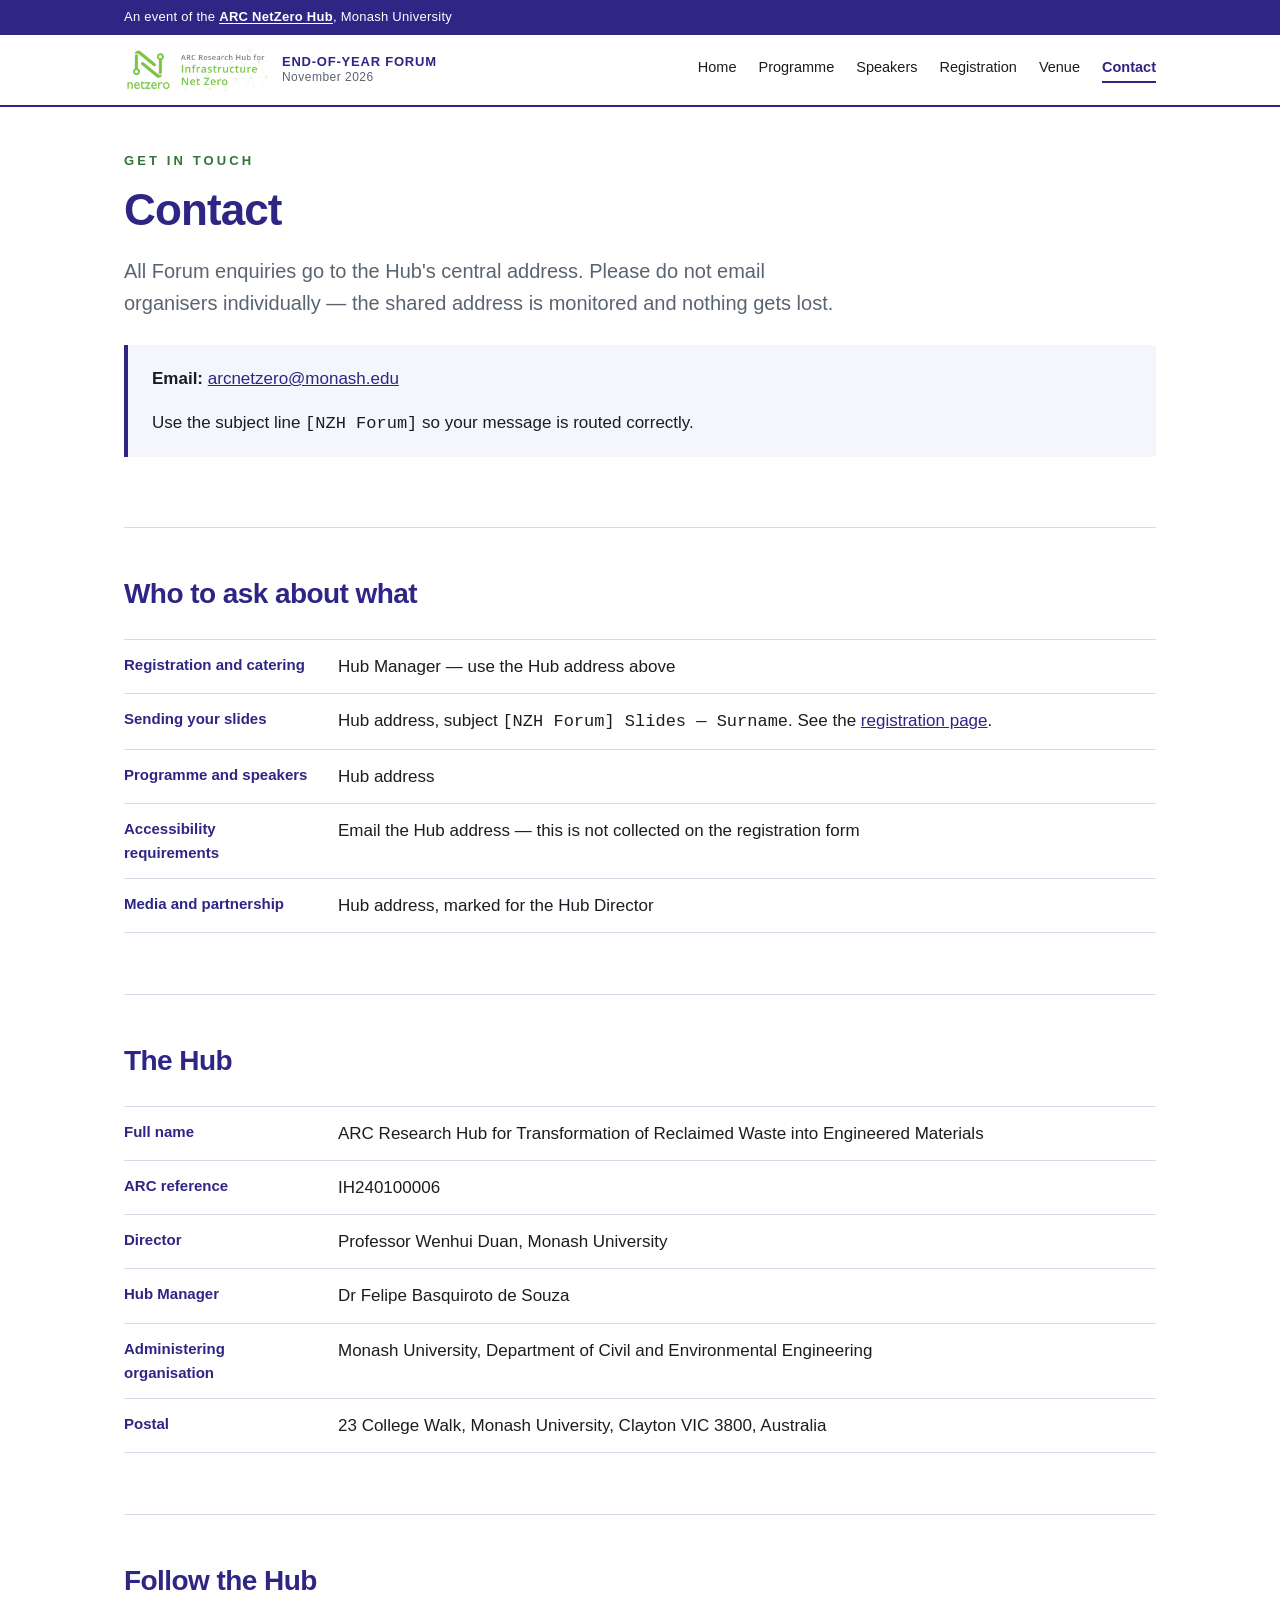
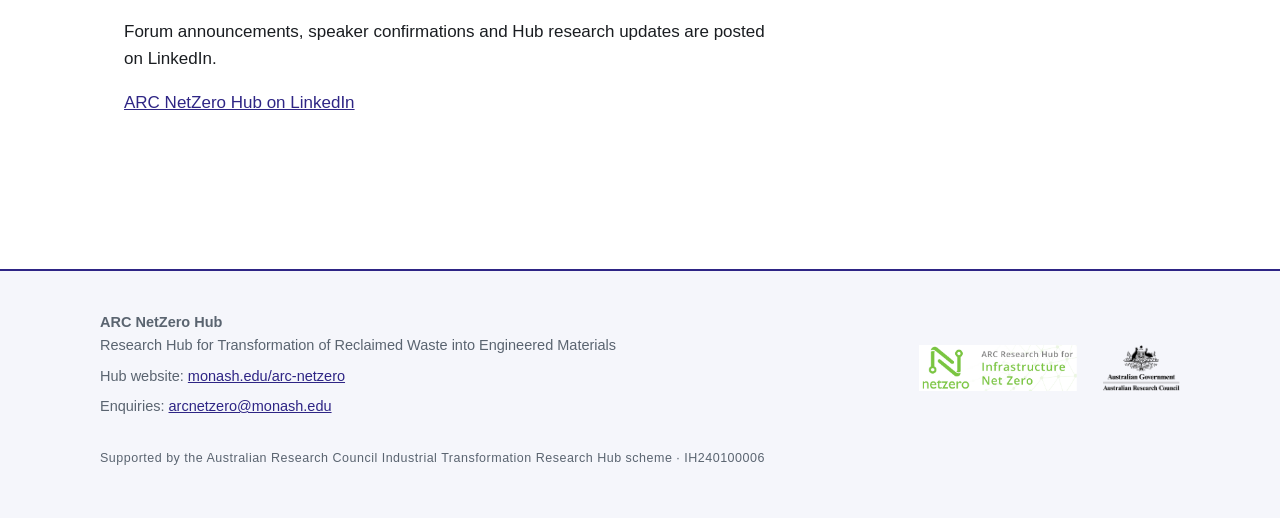
==== contact.html @ 5728f5fa "Add NetZero Hub End-of-Year Forum 2026 site Static site for the ARC NetZero Hub End-of-Year Forum, 9" ====
<!doctype html>
<html lang="en-AU">
<head>
<meta charset="utf-8">
<meta name="viewport" content="width=device-width, initial-scale=1">
<title>Contact — ARC NetZero Hub End-of-Year Forum 2026</title>
<meta name="description" content="Contact the ARC NetZero Hub about the End-of-Year Forum 2026.">

<meta property="og:type" content="website">
<meta property="og:site_name" content="ARC NetZero Hub">
<meta property="og:title" content="Contact — NetZero Hub End-of-Year Forum 2026">
<meta property="og:description" content="Contact the ARC NetZero Hub about the End-of-Year Forum 2026.">
<meta property="og:url" content="https://wenhuiduan.github.io/netzero-forum-2026/contact.html">
<meta property="og:image" content="https://wenhuiduan.github.io/netzero-forum-2026/assets/img/og-card.png">
<meta property="og:image:width" content="1200">
<meta property="og:image:height" content="627">
<meta name="twitter:card" content="summary_large_image">

<link rel="stylesheet" href="assets/css/site.css">
</head>
<body>

<header class="site">
  <div class="hubstrip">
    <div class="hubstrip-in">
      An event of the <a href="https://www.monash.edu/arc-netzero">ARC NetZero Hub</a>, Monash University
    </div>
  </div>
  <div class="bar">
    <a class="brand" href="index.html">
      <img src="assets/img/hub-logo.png" alt="ARC NetZero Hub">
      <span class="wordmark">End-of-Year Forum<span>November 2026</span></span>
    </a>
    <input type="checkbox" id="navtoggle">
    <label class="hamburger" for="navtoggle" aria-label="Menu">&#9776;</label>
    <nav class="site">
      <ul>
        <li><a href="index.html">Home</a></li>
        <li><a href="programme.html">Programme</a></li>
        <li><a href="speakers.html">Speakers</a></li>
        <li><a href="registration.html">Registration</a></li>
        <li><a href="venue.html">Venue</a></li>
        <li><a class="current" href="contact.html">Contact</a></li>
      </ul>
    </nav>
  </div>
</header>

<main>

  <section>
    <p class="eyebrow">Get in touch</p>
    <h1>Contact</h1>
    <p class="lede">All Forum enquiries go to the Hub's central address. Please do not email organisers individually — the shared address is monitored and nothing gets lost.</p>

    <div class="callout">
      <!-- Address is assembled by script to reduce spam harvesting.
           The noscript fallback keeps it usable without JavaScript. -->
      <p><strong>Email:</strong>
        <span id="hubmail">arcnetzero <span aria-hidden="true">[at]</span> monash.edu</span>
      </p>
      <p>Use the subject line <code>[NZH Forum]</code> so your message is routed correctly.</p>
    </div>
  </section>

  <section>
    <h2>Who to ask about what</h2>
    <dl class="facts">
      <div><dt>Registration and catering</dt><dd>Hub Manager &mdash; use the Hub address above</dd></div>
      <div><dt>Sending your slides</dt><dd>Hub address, subject <code>[NZH Forum] Slides &mdash; Surname</code>. See the <a href="registration.html#presenters">registration page</a>.</dd></div>
      <div><dt>Programme and speakers</dt><dd>Hub address</dd></div>
      <div><dt>Accessibility requirements</dt><dd>Email the Hub address &mdash; this is not collected on the registration form</dd></div>
      <div><dt>Media and partnership</dt><dd>Hub address, marked for the Hub Director</dd></div>
    </dl>
  </section>

  <section>
    <h2>The Hub</h2>
    <dl class="facts">
      <div><dt>Full name</dt><dd>ARC Research Hub for Transformation of Reclaimed Waste into Engineered Materials</dd></div>
      <div><dt>ARC reference</dt><dd>IH240100006</dd></div>
      <div><dt>Director</dt><dd>Professor Wenhui Duan, Monash University</dd></div>
      <div><dt>Hub Manager</dt><dd>Dr Felipe Basquiroto de Souza</dd></div>
      <div><dt>Administering organisation</dt><dd>Monash University, Department of Civil and Environmental Engineering</dd></div>
      <div><dt>Postal</dt><dd>23 College Walk, Monash University, Clayton VIC 3800, Australia</dd></div>
    </dl>
  </section>

  <section>
    <h2>Follow the Hub</h2>
    <p>Forum announcements, speaker confirmations and Hub research updates are posted on LinkedIn.</p>
    <p><a href="https://www.linkedin.com/company/arc-netzero/">ARC NetZero Hub on LinkedIn</a></p>
  </section>

</main>

<footer class="site">
  <div class="footin">
    <div>
      <p><strong>ARC NetZero Hub</strong><br>Research Hub for Transformation of Reclaimed Waste into Engineered Materials</p>
      <p>Hub website: <a href="https://www.monash.edu/arc-netzero">monash.edu/arc-netzero</a></p>
      <p>Enquiries: <span class="hubmail-inline">arcnetzero <span aria-hidden="true">[at]</span> monash.edu</span></p>
    </div>
    <div class="footlogos">
      <img src="assets/img/hub-logo.png" alt="ARC NetZero Hub">
      <img src="assets/img/arc-logo.png" alt="Australian Research Council">
    </div>
  </div>
  <p class="idcode">Supported by the Australian Research Council Industrial Transformation Research Hub scheme &middot; IH240100006</p>
</footer>

<script>
/* Assemble the mailto link at runtime so the plain address is not sitting
   in the served HTML for address-harvesting crawlers to scrape. */
(function () {
  var user = 'arcnetzero', host = 'monash.edu';
  var addr = user + '@' + host;
  var el = document.getElementById('hubmail');
  if (el) {
    var a = document.createElement('a');
    a.href = 'mailto:' + addr + '?subject=' + encodeURIComponent('[NZH Forum] ');
    a.textContent = addr;
    el.replaceChildren(a);
  }
  document.querySelectorAll('.hubmail-inline').forEach(function (n) {
    var a = document.createElement('a');
    a.href = 'mailto:' + addr;
    a.textContent = addr;
    n.replaceChildren(a);
  });
})();
</script>

</body>
</html>
---- assets/css/site.css ----
/* ============================================================
   ARC NetZero Hub — End-of-Year Forum 2026
   Shared stylesheet. ONE file for the whole site.

   Palette is the Hub's own, taken from ColourScheme.png via
   flyer_nov_2026/flyer_nov_2026.html. Do not introduce new
   colours — use the variables below.
   ============================================================ */

:root{
  --indigo:#2E2585;      /* primary dark            */
  --green:#337538;       /* accent, readable on white */
  --teal:#5DA899;
  --logo-green:#7AC541;  /* sampled from logo artwork */
  --ink:#1A1D21;
  --grey:#5A6470;
  --rule:#D6D9E6;
  --wash:#F5F6FB;
  --tbc:#C26A77;         /* placeholder / to-be-confirmed */

  --maxw:1080px;
  --font:"Helvetica Neue",Helvetica,Arial,sans-serif;
}

*{ box-sizing:border-box; }
html{ scroll-behavior:smooth; }
body{
  margin:0; padding:0;
  font-family:var(--font);
  color:var(--ink); background:#fff;
  font-size:17px; line-height:1.6;
  -webkit-font-smoothing:antialiased;
}
img{ max-width:100%; height:auto; display:block; }
a{ color:var(--indigo); }

/* ---------- header / nav ---------- */
header.site{
  position:sticky; top:0; z-index:1000;
  background:#fff; border-bottom:2.5px solid var(--indigo);
}
/* Slim strip above the nav. States the parent organisation and links back to
   the Hub's monash.edu site — this is what lets a visitor arriving from a
   LinkedIn post verify the event is genuine. */
.hubstrip{ background:var(--indigo); color:#fff; }
.hubstrip-in{
  max-width:var(--maxw); margin:0 auto; padding:7px 24px;
  font-size:13px; letter-spacing:.02em;
}
.hubstrip-in a{ color:#fff; font-weight:600; text-decoration:underline; text-underline-offset:2px; }
.hubstrip-in a:hover{ color:var(--logo-green); }

.bar{
  max-width:var(--maxw); margin:0 auto;
  display:flex; align-items:center; justify-content:space-between;
  gap:20px; padding:14px 24px;
}
.bar .brand{ display:flex; align-items:center; gap:14px; text-decoration:none; }
.bar .brand img{ height:42px; width:auto; }
.bar .brand .wordmark{
  font-size:13px; font-weight:700; color:var(--indigo);
  letter-spacing:.06em; text-transform:uppercase; line-height:1.3;
}
.bar .brand .wordmark span{
  display:block; font-weight:400; color:var(--grey);
  letter-spacing:.04em; text-transform:none; font-size:12px;
}

nav.site ul{ list-style:none; display:flex; gap:22px; margin:0; padding:0; flex-wrap:wrap; }
nav.site a{
  text-decoration:none; color:var(--ink); font-size:14.5px; font-weight:500;
  padding:6px 0; border-bottom:2px solid transparent;
}
nav.site a:hover{ color:var(--indigo); border-bottom-color:var(--logo-green); }
nav.site a.current{ color:var(--indigo); border-bottom-color:var(--indigo); font-weight:700; }

/* The header is sticky, so an anchor jump (#presenters, #day1) would otherwise
   land with the target heading hidden underneath it. Reserve the header height
   above every anchor target. */
[id]{ scroll-margin-top:125px; }

#navtoggle{ display:none; }
.hamburger{
  display:none; font-size:24px; cursor:pointer; color:var(--indigo);
  background:none; border:0; padding:4px 8px; line-height:1;
}

/* ---------- generic layout ---------- */
main{ max-width:var(--maxw); margin:0 auto; padding:0 24px 72px; }
section{ padding:44px 0; border-bottom:1px solid var(--rule); }
section:last-child{ border-bottom:0; }

h1,h2,h3{ color:var(--indigo); letter-spacing:-.02em; margin:0 0 .5em; }
h1{ font-size:44px; line-height:1.08; font-weight:800; }
h2{ font-size:28px; font-weight:700; margin-top:0; }
h3{ font-size:19px; font-weight:700; }
p{ margin:0 0 1em; max-width:70ch; }
ul,ol{ max-width:70ch; }
li{ margin-bottom:.4em; }

.eyebrow{
  font-size:13px; font-weight:700; letter-spacing:.24em;
  text-transform:uppercase; color:var(--green); margin-bottom:14px;
}
.lede{ font-size:20px; color:var(--grey); max-width:66ch; }

/* ---------- hero ---------- */
.hero{ padding:64px 0 48px; border-bottom:2.5px solid var(--indigo); }
.hero h1 .light{ display:block; font-weight:300; color:var(--logo-green); }
.datebar{
  margin-top:34px; padding:22px 0;
  border-top:2.5px solid var(--indigo); border-bottom:1px solid var(--rule);
}
.datebar .when{ font-size:26px; font-weight:700; color:var(--indigo); line-height:1.25; }
.datebar .where{ margin-top:8px; font-size:18px; color:var(--green); }

/* ---------- to-be-confirmed badge ---------- */
.tbc{
  display:inline-block; vertical-align:middle; margin-left:10px;
  font-size:11px; font-weight:700; letter-spacing:.14em; text-transform:uppercase;
  color:var(--tbc); border:1px solid var(--tbc); border-radius:3px;
  padding:2px 7px; white-space:nowrap;
}

/* ---------- buttons ---------- */
.btn{
  display:inline-block; text-decoration:none; font-weight:700; font-size:16px;
  padding:14px 30px; border-radius:4px; border:2px solid var(--indigo);
  background:var(--indigo); color:#fff; transition:.15s;
}
.btn:hover{ background:#241d6b; border-color:#241d6b; }
.btn.ghost{ background:#fff; color:var(--indigo); }
.btn.ghost:hover{ background:var(--wash); }
.btn.disabled{
  background:var(--wash); color:var(--grey);
  border-color:var(--rule); cursor:not-allowed; pointer-events:none;
}
.btnrow{ display:flex; gap:14px; flex-wrap:wrap; margin-top:26px; }

/* ---------- cards ---------- */
.cards{
  display:grid; gap:20px; margin-top:28px;
  grid-template-columns:repeat(auto-fit,minmax(270px,1fr));
}
.card{
  border:1px solid var(--rule); border-top:4px solid var(--logo-green);
  border-radius:4px; padding:24px; background:#fff;
}
.card h3{ margin-top:0; }
.card p{ margin-bottom:0; font-size:15.5px; color:var(--grey); }
.card a{ font-weight:600; }

/* ---------- callout ---------- */
.callout{
  background:var(--wash); border-left:4px solid var(--indigo);
  padding:20px 24px; border-radius:0 4px 4px 0; margin:26px 0;
}
.callout p:last-child{ margin-bottom:0; }
.callout.warn{ border-left-color:var(--tbc); }

/* ---------- tables (programme) ---------- */
.tablewrap{ overflow-x:auto; margin:22px 0; }
table{ border-collapse:collapse; width:100%; min-width:640px; font-size:15.5px; }
th,td{ text-align:left; padding:11px 14px; border-bottom:1px solid var(--rule); vertical-align:top; }
th{
  background:var(--wash); color:var(--indigo); font-size:13px;
  text-transform:uppercase; letter-spacing:.08em; white-space:nowrap;
}
td.time{ white-space:nowrap; color:var(--grey); font-variant-numeric:tabular-nums; }
/* Session chair, on its own line under the session title. Set smaller and
   grey so it reads as attribution rather than as a second session. */
.chair{ display:inline-block; margin-top:3px; font-size:14px; color:var(--grey); }
tr.major td{ background:#fbfcff; font-weight:700; color:var(--indigo); }
tr.break td{ color:var(--grey); font-style:italic; }

.daytag{
  display:inline-block; background:var(--indigo); color:#fff;
  font-size:12px; font-weight:700; letter-spacing:.12em; text-transform:uppercase;
  padding:5px 12px; border-radius:3px; margin-bottom:12px;
}

/* ---------- definition rows ---------- */
.facts{ border-top:1px solid var(--rule); margin-top:22px; }
.facts div{
  display:flex; gap:24px; padding:13px 0; border-bottom:1px solid var(--rule);
  flex-wrap:wrap;
}
.facts dt{
  flex:0 0 190px; font-weight:700; color:var(--indigo); font-size:15px; margin:0;
}
.facts dd{ margin:0; flex:1 1 300px; color:var(--ink); }

/* ---------- footer ---------- */
footer.site{
  background:var(--wash); border-top:2.5px solid var(--indigo);
  padding:40px 24px; margin-top:20px;
}
.footin{
  max-width:var(--maxw); margin:0 auto;
  display:flex; gap:40px; justify-content:space-between; flex-wrap:wrap;
}
.footin p{ font-size:14.5px; color:var(--grey); margin:0 0 .5em; }
.footin a{ color:var(--indigo); }
.footlogos{ display:flex; gap:26px; align-items:center; flex-wrap:wrap; }
.footlogos img{ height:46px; width:auto; }
.idcode{
  font-size:12.5px; color:var(--grey); letter-spacing:.04em;
  margin-top:22px; max-width:var(--maxw); margin-left:auto; margin-right:auto;
}

/* ---------- responsive ---------- */
/* Nav collapses to the hamburger at 1000px, NOT at the 820px type breakpoint.
   Seven nav items plus the brand need about 1000px on one line. Below that the
   list wrapped to a second row, which made the sticky header ~135px tall and
   hid the top of every page behind it on scroll. The band 821-999px covers a
   great many part-screen laptop windows, so it has to collapse early. Keep this
   query separate from the typography one below — they answer different limits. */
@media (max-width:1000px){
  /* The hubstrip wraps to two lines on narrow screens, so the sticky header is
     taller here and the anchor offset has to grow with it. */
  [id]{ scroll-margin-top:170px; }
  .hamburger{ display:block; }
  nav.site{
    flex-basis:100%; max-height:0; overflow:hidden; transition:max-height .2s;
  }
  #navtoggle:checked ~ nav.site{ max-height:520px; }
  nav.site ul{ flex-direction:column; gap:0; padding:8px 0 4px; }
  nav.site a{ display:block; padding:11px 0; border-bottom:1px solid var(--rule); }
  /* row-gap:0 or the .bar gap adds 20px of dead height below the collapsed nav,
     making the sticky header taller than it looks. */
  .bar{ flex-wrap:wrap; row-gap:0; }
}

@media (max-width:820px){
  body{ font-size:16px; }
  h1{ font-size:32px; }
  h2{ font-size:24px; }
  .hero{ padding:40px 0 32px; }
  .datebar .when{ font-size:21px; }
  .facts dt{ flex:0 0 100%; }
}

@media print{
  header.site,footer.site,.btnrow{ display:none; }
  body{ font-size:11pt; }
}
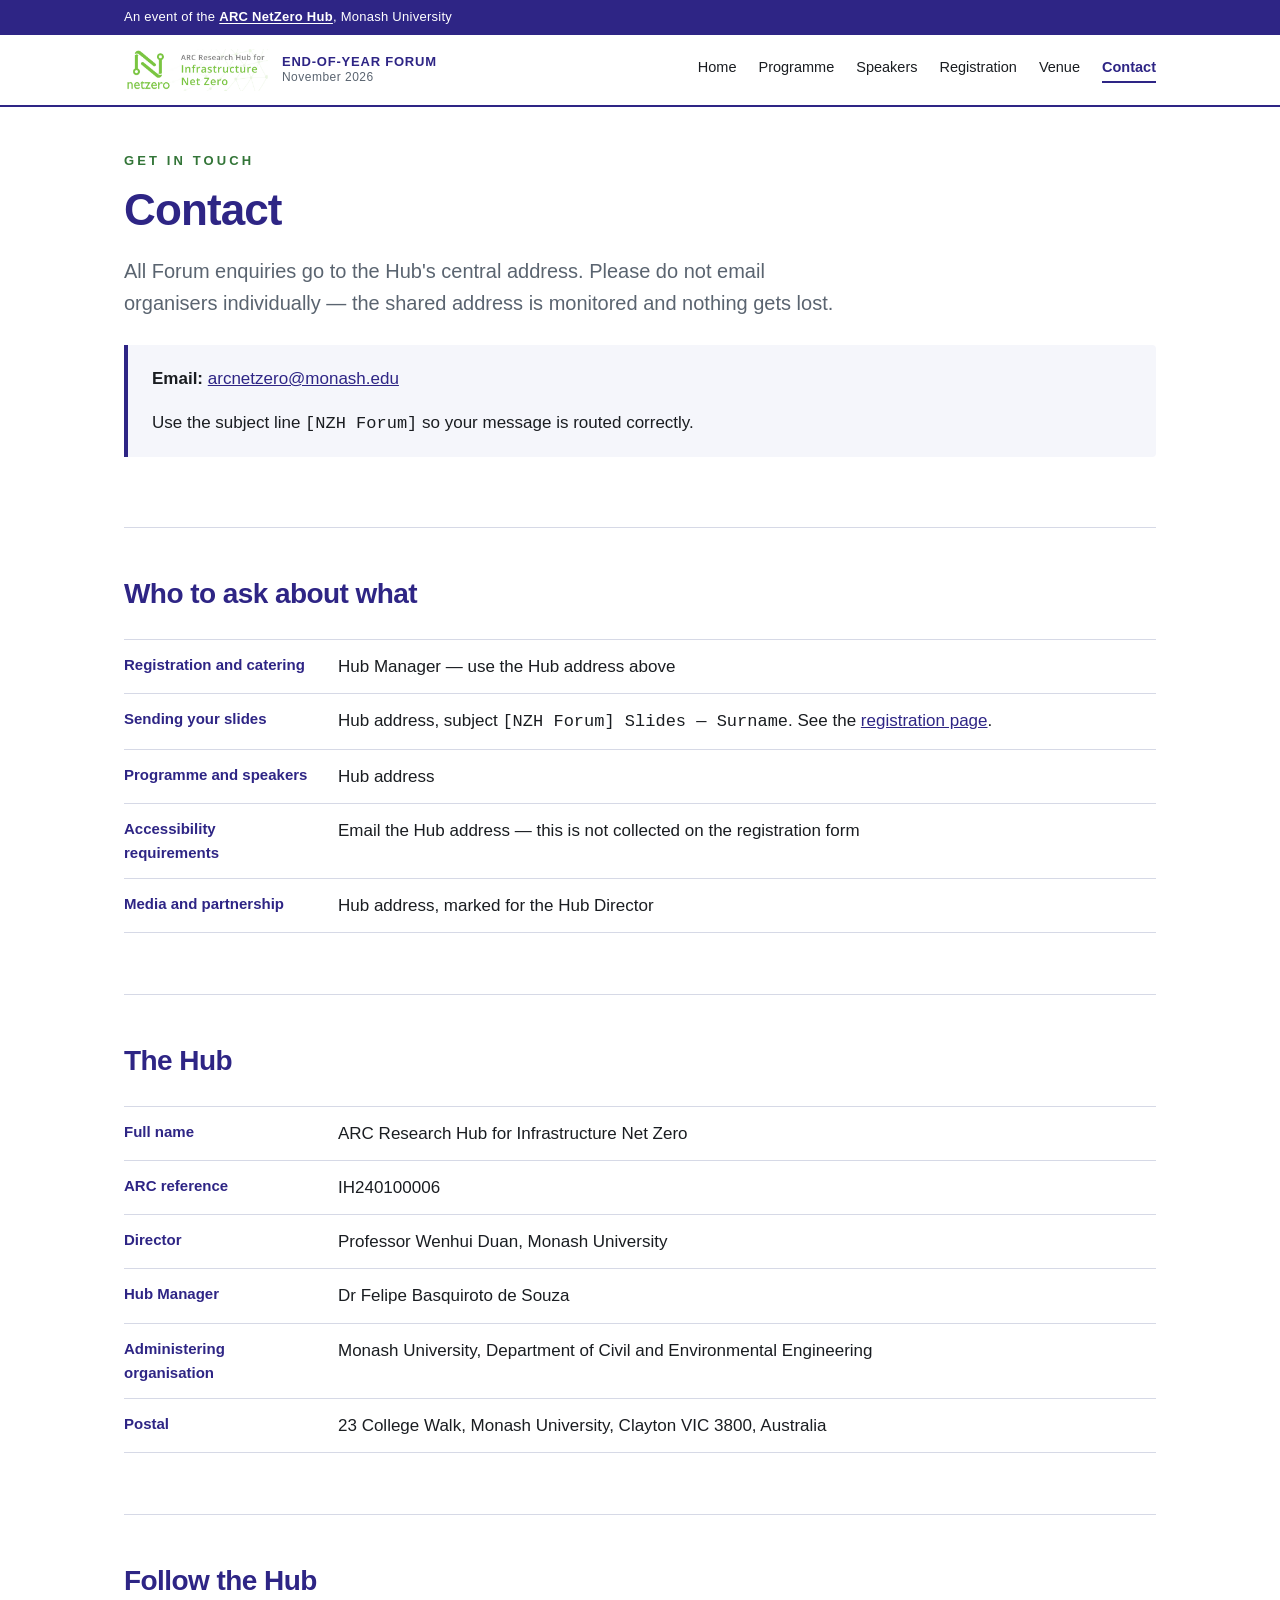
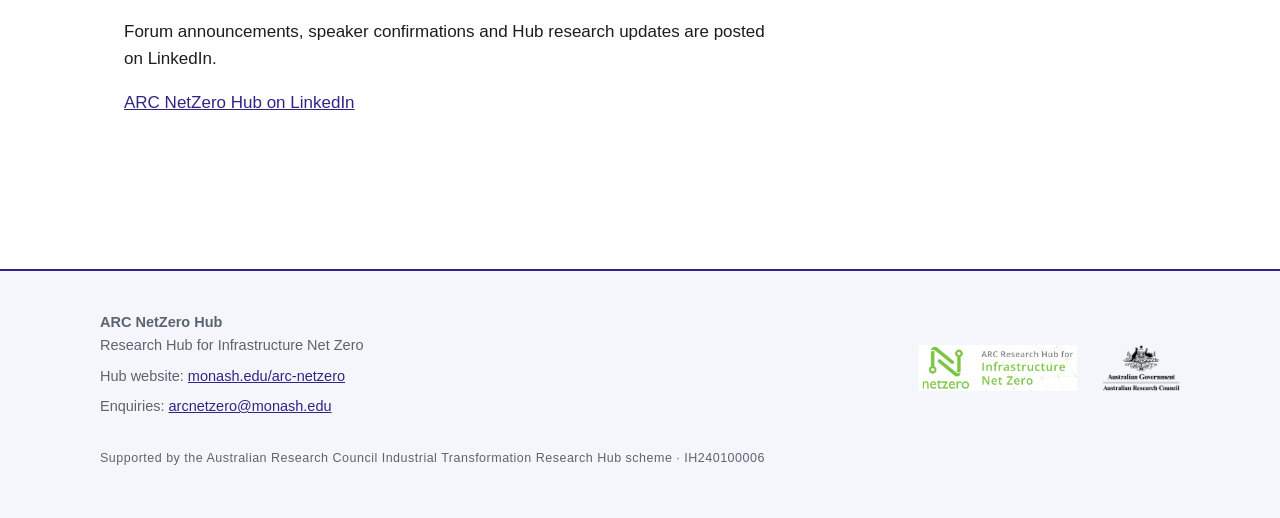
==== commit efdfd38f: "Correct the Hub name across the Forum site The site carried the wrong Hub name on all six pages and " ====
--- a/contact.html
+++ b/contact.html
@@ -77,7 +77,7 @@
   <section>
     <h2>The Hub</h2>
     <dl class="facts">
-      <div><dt>Full name</dt><dd>ARC Research Hub for Transformation of Reclaimed Waste into Engineered Materials</dd></div>
+      <div><dt>Full name</dt><dd>ARC Research Hub for Infrastructure Net Zero</dd></div>
       <div><dt>ARC reference</dt><dd>IH240100006</dd></div>
       <div><dt>Director</dt><dd>Professor Wenhui Duan, Monash University</dd></div>
       <div><dt>Hub Manager</dt><dd>Dr Felipe Basquiroto de Souza</dd></div>
@@ -97,7 +97,7 @@
 <footer class="site">
   <div class="footin">
     <div>
-      <p><strong>ARC NetZero Hub</strong><br>Research Hub for Transformation of Reclaimed Waste into Engineered Materials</p>
+      <p><strong>ARC NetZero Hub</strong><br>Research Hub for Infrastructure Net Zero</p>
       <p>Hub website: <a href="https://www.monash.edu/arc-netzero">monash.edu/arc-netzero</a></p>
       <p>Enquiries: <span class="hubmail-inline">arcnetzero <span aria-hidden="true">[at]</span> monash.edu</span></p>
     </div>
--- a/assets/css/site.css
+++ b/assets/css/site.css
@@ -149,6 +149,36 @@
 .card h3{ margin-top:0; }
 .card p{ margin-bottom:0; font-size:15.5px; color:var(--grey); }
 .card a{ font-weight:600; }
+
+/* ---------- people: announced guests, photo links out to LinkedIn ----------
+   A matrix of small portrait tiles, not feature cards. auto-FILL (not
+   auto-fit) keeps the tile size fixed as the list grows: three guests sit
+   at the same size as twelve, filling left to right, row by row.
+   Content column is 1032px, so 150px + 16px gap gives six across. */
+.people{
+  display:grid; gap:16px; margin-top:26px;
+  grid-template-columns:repeat(auto-fill,minmax(150px,1fr));
+}
+.people a{
+  display:block; text-decoration:none; background:#fff;
+  border:1px solid var(--rule); border-radius:4px; overflow:hidden;
+}
+.people a:hover,
+.people a:focus-visible{ border-color:var(--indigo); }
+.people img{
+  display:block; width:100%; aspect-ratio:4/5;
+  object-fit:cover; object-position:50% 18%;
+}
+.people b{
+  display:block; padding:11px 12px 2px;
+  font-size:14px; line-height:1.3; color:var(--indigo);
+}
+.people span{ display:block; padding:0 12px 11px; font-size:12.5px; color:var(--grey); }
+
+/* Phones: two across rather than one giant portrait per row. */
+@media (max-width:520px){
+  .people{ grid-template-columns:repeat(2,1fr); gap:12px; }
+}
 
 /* ---------- callout ---------- */
 .callout{
